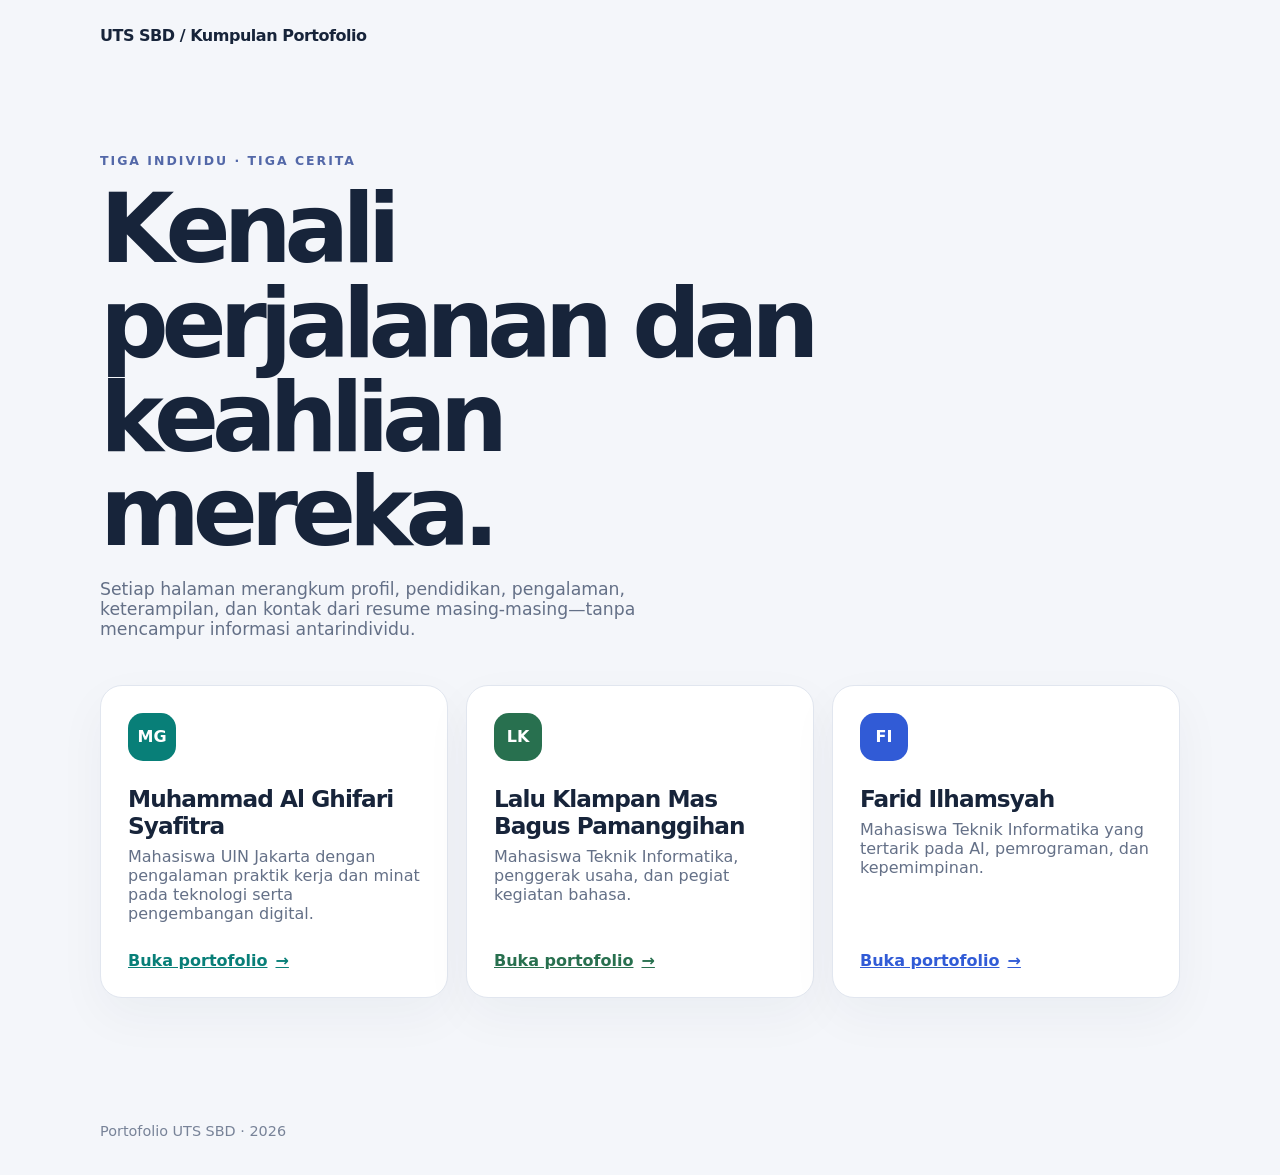
==== UTS SBD/index.html @ 24ffc8d8 "Add UTS SBD portfolio pages Co-authored-by: Copilot App <223556219+Copilot@users.noreply.github.com>" ====
<!doctype html>
<html lang="id">
<head>
  <meta charset="utf-8">
  <meta name="viewport" content="width=device-width, initial-scale=1">
  <meta name="description" content="Tiga portofolio mahasiswa berdasarkan resume masing-masing.">
  <title>Portofolio — UTS SBD</title>
  <style>
    :root { color-scheme: light; font-family: Inter, ui-sans-serif, system-ui, -apple-system, "Segoe UI", sans-serif; color: #17243a; background: #f4f6fa; }
    * { box-sizing: border-box; }
    body { margin: 0; }
    .wrap { width: min(1080px, calc(100% - 40px)); margin: auto; }
    header { padding: 26px 0; font-weight: 800; letter-spacing: -.03em; }
    main { padding: 70px 0 100px; }
    .eyebrow { color: #5368a8; font-size: .78rem; font-weight: 800; letter-spacing: .16em; text-transform: uppercase; }
    h1 { max-width: 780px; margin: 14px 0 20px; font-size: clamp(3rem, 8vw, 6rem); line-height: .98; letter-spacing: -.075em; }
    .intro { max-width: 600px; margin: 0 0 46px; color: #647087; font-size: 1.08rem; }
    .grid { display: grid; grid-template-columns: repeat(3, minmax(0, 1fr)); gap: 18px; }
    .card { display: flex; min-height: 275px; flex-direction: column; justify-content: space-between; padding: 27px; border: 1px solid #e1e6ef; border-radius: 22px; background: #fff; box-shadow: 0 18px 50px #1826420b; }
    .mark { display: grid; width: 48px; height: 48px; place-items: center; border-radius: 15px; color: #fff; background: var(--accent); font-weight: 800; }
    h2 { margin: 24px 0 8px; font-size: 1.45rem; letter-spacing: -.04em; }
    .card p { margin: 0; color: #647087; }
    .card a { display: inline-flex; align-items: center; gap: 8px; margin-top: 28px; color: var(--accent); font-weight: 800; }
    footer { padding: 25px 0 36px; color: #788398; font-size: .9rem; }
    @media (max-width: 800px) { .grid { grid-template-columns: 1fr; } main { padding-top: 42px; } .card { min-height: 230px; } }
  </style>
</head>
<body>
  <header class="wrap">UTS SBD <span aria-hidden="true">/</span> Kumpulan Portofolio</header>
  <main class="wrap">
    <p class="eyebrow">Tiga individu · Tiga cerita</p>
    <h1>Kenali perjalanan dan keahlian mereka.</h1>
    <p class="intro">Setiap halaman merangkum profil, pendidikan, pengalaman, keterampilan, dan kontak dari resume masing-masing—tanpa mencampur informasi antarindividu.</p>
    <section class="grid" aria-label="Daftar portofolio">
      <article class="card" style="--accent:#087f78">
        <div><span class="mark">MG</span><h2>Muhammad Al Ghifari Syafitra</h2><p>Mahasiswa UIN Jakarta dengan pengalaman praktik kerja dan minat pada teknologi serta pengembangan digital.</p></div>
        <a href="muhammad-al-ghifari-syafitra/index.html">Buka portofolio <span aria-hidden="true">→</span></a>
      </article>
      <article class="card" style="--accent:#28704f">
        <div><span class="mark">LK</span><h2>Lalu Klampan Mas Bagus Pamanggihan</h2><p>Mahasiswa Teknik Informatika, penggerak usaha, dan pegiat kegiatan bahasa.</p></div>
        <a href="lalu-klampan/index.html">Buka portofolio <span aria-hidden="true">→</span></a>
      </article>
      <article class="card" style="--accent:#315bd6">
        <div><span class="mark">FI</span><h2>Farid Ilhamsyah</h2><p>Mahasiswa Teknik Informatika yang tertarik pada AI, pemrograman, dan kepemimpinan.</p></div>
        <a href="farid-ilhamsyah/index.html">Buka portofolio <span aria-hidden="true">→</span></a>
      </article>
    </section>
  </main>
  <footer class="wrap">Portofolio UTS SBD · 2026</footer>
</body>
</html>
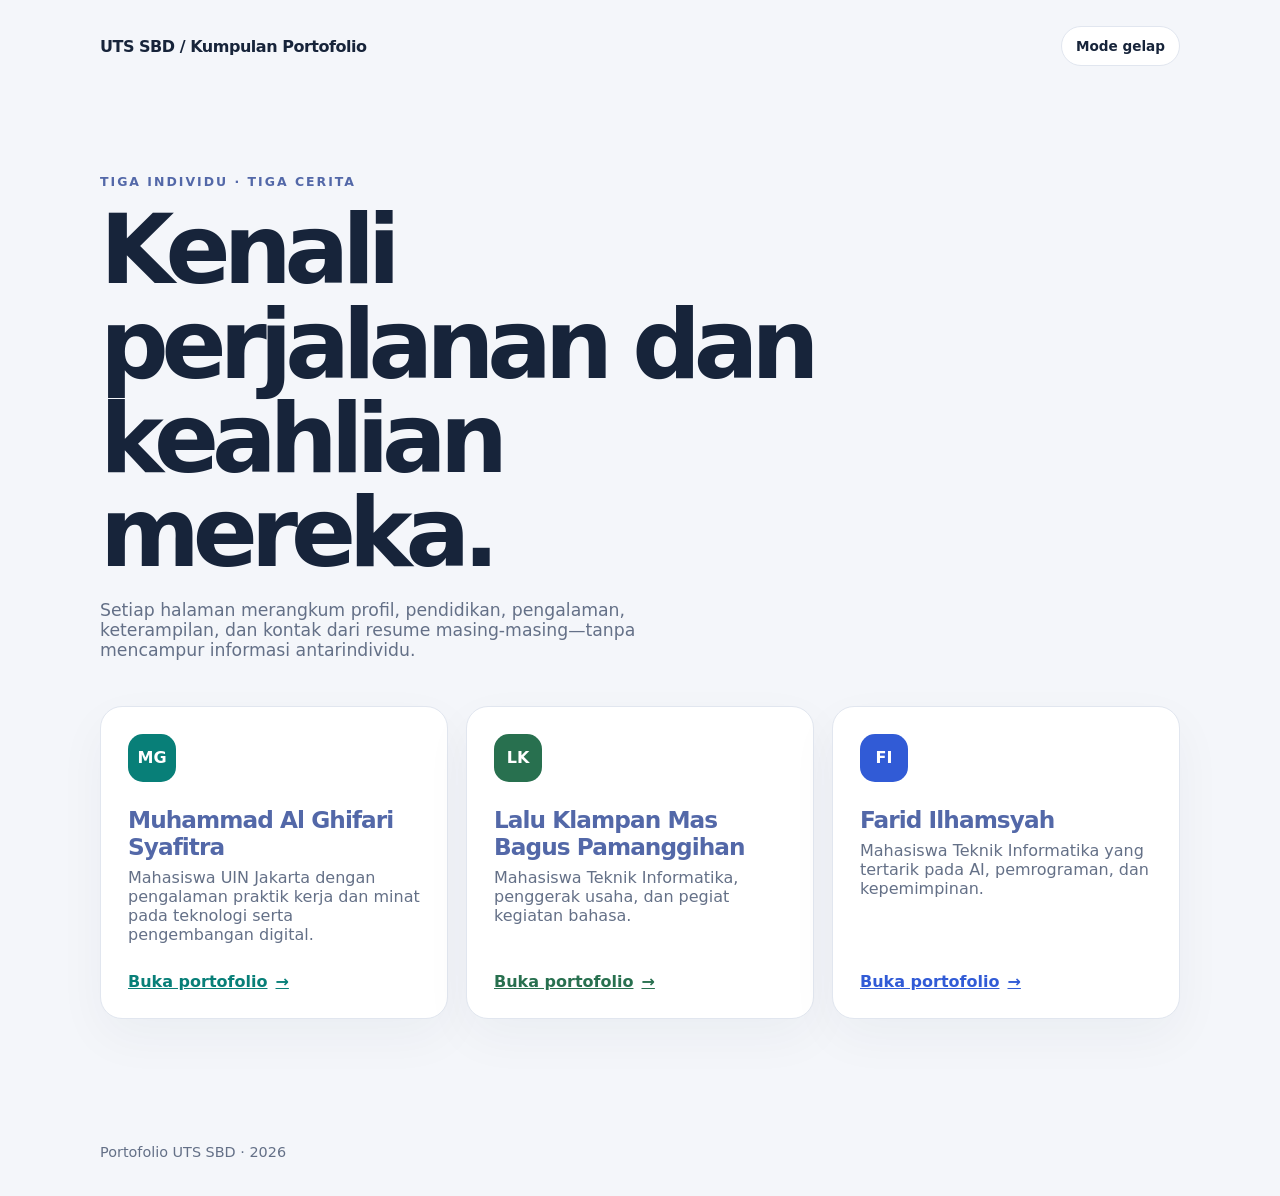
==== commit 82f65425: "Add light and dark theme toggle Co-authored-by: Copilot App <223556219+Copilot@users.noreply.github." ====
--- a/UTS SBD/index.html
+++ b/UTS SBD/index.html
@@ -5,28 +5,30 @@
   <meta name="viewport" content="width=device-width, initial-scale=1">
   <meta name="description" content="Tiga portofolio mahasiswa berdasarkan resume masing-masing.">
   <title>Portofolio — UTS SBD</title>
+  <script src="theme.js"></script>
   <style>
-    :root { color-scheme: light; font-family: Inter, ui-sans-serif, system-ui, -apple-system, "Segoe UI", sans-serif; color: #17243a; background: #f4f6fa; }
+    :root { --theme-accent:#5368a8; font-family: Inter, ui-sans-serif, system-ui, -apple-system, "Segoe UI", sans-serif; }
     * { box-sizing: border-box; }
     body { margin: 0; }
     .wrap { width: min(1080px, calc(100% - 40px)); margin: auto; }
-    header { padding: 26px 0; font-weight: 800; letter-spacing: -.03em; }
+    header { display: flex; align-items: center; justify-content: space-between; gap: 16px; padding: 26px 0; font-weight: 800; letter-spacing: -.03em; }
     main { padding: 70px 0 100px; }
-    .eyebrow { color: #5368a8; font-size: .78rem; font-weight: 800; letter-spacing: .16em; text-transform: uppercase; }
+    .eyebrow { font-size: .78rem; font-weight: 800; letter-spacing: .16em; text-transform: uppercase; }
     h1 { max-width: 780px; margin: 14px 0 20px; font-size: clamp(3rem, 8vw, 6rem); line-height: .98; letter-spacing: -.075em; }
-    .intro { max-width: 600px; margin: 0 0 46px; color: #647087; font-size: 1.08rem; }
+    .intro { max-width: 600px; margin: 0 0 46px; font-size: 1.08rem; }
     .grid { display: grid; grid-template-columns: repeat(3, minmax(0, 1fr)); gap: 18px; }
-    .card { display: flex; min-height: 275px; flex-direction: column; justify-content: space-between; padding: 27px; border: 1px solid #e1e6ef; border-radius: 22px; background: #fff; box-shadow: 0 18px 50px #1826420b; }
+    .card { display: flex; min-height: 275px; flex-direction: column; justify-content: space-between; padding: 27px; border: 1px solid #e1e6ef; border-radius: 22px; box-shadow: 0 18px 50px #1826420b; }
     .mark { display: grid; width: 48px; height: 48px; place-items: center; border-radius: 15px; color: #fff; background: var(--accent); font-weight: 800; }
     h2 { margin: 24px 0 8px; font-size: 1.45rem; letter-spacing: -.04em; }
-    .card p { margin: 0; color: #647087; }
+    .card p { margin: 0; }
     .card a { display: inline-flex; align-items: center; gap: 8px; margin-top: 28px; color: var(--accent); font-weight: 800; }
     footer { padding: 25px 0 36px; color: #788398; font-size: .9rem; }
     @media (max-width: 800px) { .grid { grid-template-columns: 1fr; } main { padding-top: 42px; } .card { min-height: 230px; } }
   </style>
+  <link rel="stylesheet" href="theme.css">
 </head>
 <body>
-  <header class="wrap">UTS SBD <span aria-hidden="true">/</span> Kumpulan Portofolio</header>
+  <header class="wrap"><span>UTS SBD <span aria-hidden="true">/</span> Kumpulan Portofolio</span><button class="theme-toggle" type="button">Mode gelap</button></header>
   <main class="wrap">
     <p class="eyebrow">Tiga individu · Tiga cerita</p>
     <h1>Kenali perjalanan dan keahlian mereka.</h1>
--- a/UTS SBD/theme.css
+++ b/UTS SBD/theme.css
@@ -0,0 +1,121 @@
+:root {
+  color-scheme: light;
+  --page-background: #f4f6fa;
+  --surface-background: #fff;
+  --primary-text: #17243a;
+  --muted-text: #647087;
+  --surface-border: #e1e6ef;
+  --tag-background: #eff4ff;
+  --tag-text: #485779;
+}
+
+:root[data-theme="dark"] {
+  color-scheme: dark;
+  --page-background: #111827;
+  --surface-background: #1f2937;
+  --primary-text: #e5edf7;
+  --muted-text: #aab8ca;
+  --surface-border: #37465a;
+  --tag-background: #2b394c;
+  --tag-text: #d1dceb;
+  --theme-accent-dark: #9cbaff;
+}
+
+body {
+  color: var(--primary-text) !important;
+  background: var(--page-background) !important;
+}
+
+h1,
+h2,
+h3,
+.brand,
+.logo {
+  color: var(--primary-text);
+}
+
+.eyebrow,
+h1 span,
+h1 em,
+h2,
+h3,
+.panel strong {
+  color: var(--theme-accent, var(--primary-text));
+}
+
+.intro,
+.lead,
+.heading p,
+.card p,
+.panel p,
+.item p,
+nav ul,
+footer {
+  color: var(--muted-text);
+}
+
+.card,
+.panel,
+.item,
+.timeline-item,
+.skill-card {
+  border-color: var(--surface-border);
+  background: var(--surface-background);
+}
+
+.tag {
+  color: var(--tag-text);
+  background: var(--tag-background);
+}
+
+.theme-toggle {
+  min-height: 40px;
+  padding: 0 14px;
+  border: 1px solid var(--surface-border);
+  border-radius: 999px;
+  color: var(--primary-text);
+  background: var(--surface-background);
+  font: inherit;
+  font-size: .85rem;
+  font-weight: 700;
+  cursor: pointer;
+}
+
+.theme-toggle:hover {
+  border-color: currentColor;
+}
+
+.theme-toggle:focus-visible {
+  outline: 3px solid var(--theme-accent, #5368a8);
+  outline-offset: 3px;
+}
+
+:root[data-theme="dark"] .card,
+:root[data-theme="dark"] .panel,
+:root[data-theme="dark"] .item,
+:root[data-theme="dark"] .timeline-item,
+:root[data-theme="dark"] .skill-card {
+  border-color: var(--surface-border);
+  background: var(--surface-background);
+}
+
+:root[data-theme="dark"] .eyebrow,
+:root[data-theme="dark"] h1,
+:root[data-theme="dark"] h1 span,
+:root[data-theme="dark"] h1 em,
+:root[data-theme="dark"] h2,
+:root[data-theme="dark"] h3,
+:root[data-theme="dark"] .date,
+:root[data-theme="dark"] .panel strong,
+:root[data-theme="dark"] .card a,
+:root[data-theme="dark"] .button.alt {
+  color: var(--theme-accent-dark) !important;
+}
+
+:root[data-theme="dark"] .contact h2 {
+  color: #fff !important;
+}
+
+:root[data-theme="dark"] .card {
+  box-shadow: 0 18px 50px #0005;
+}
